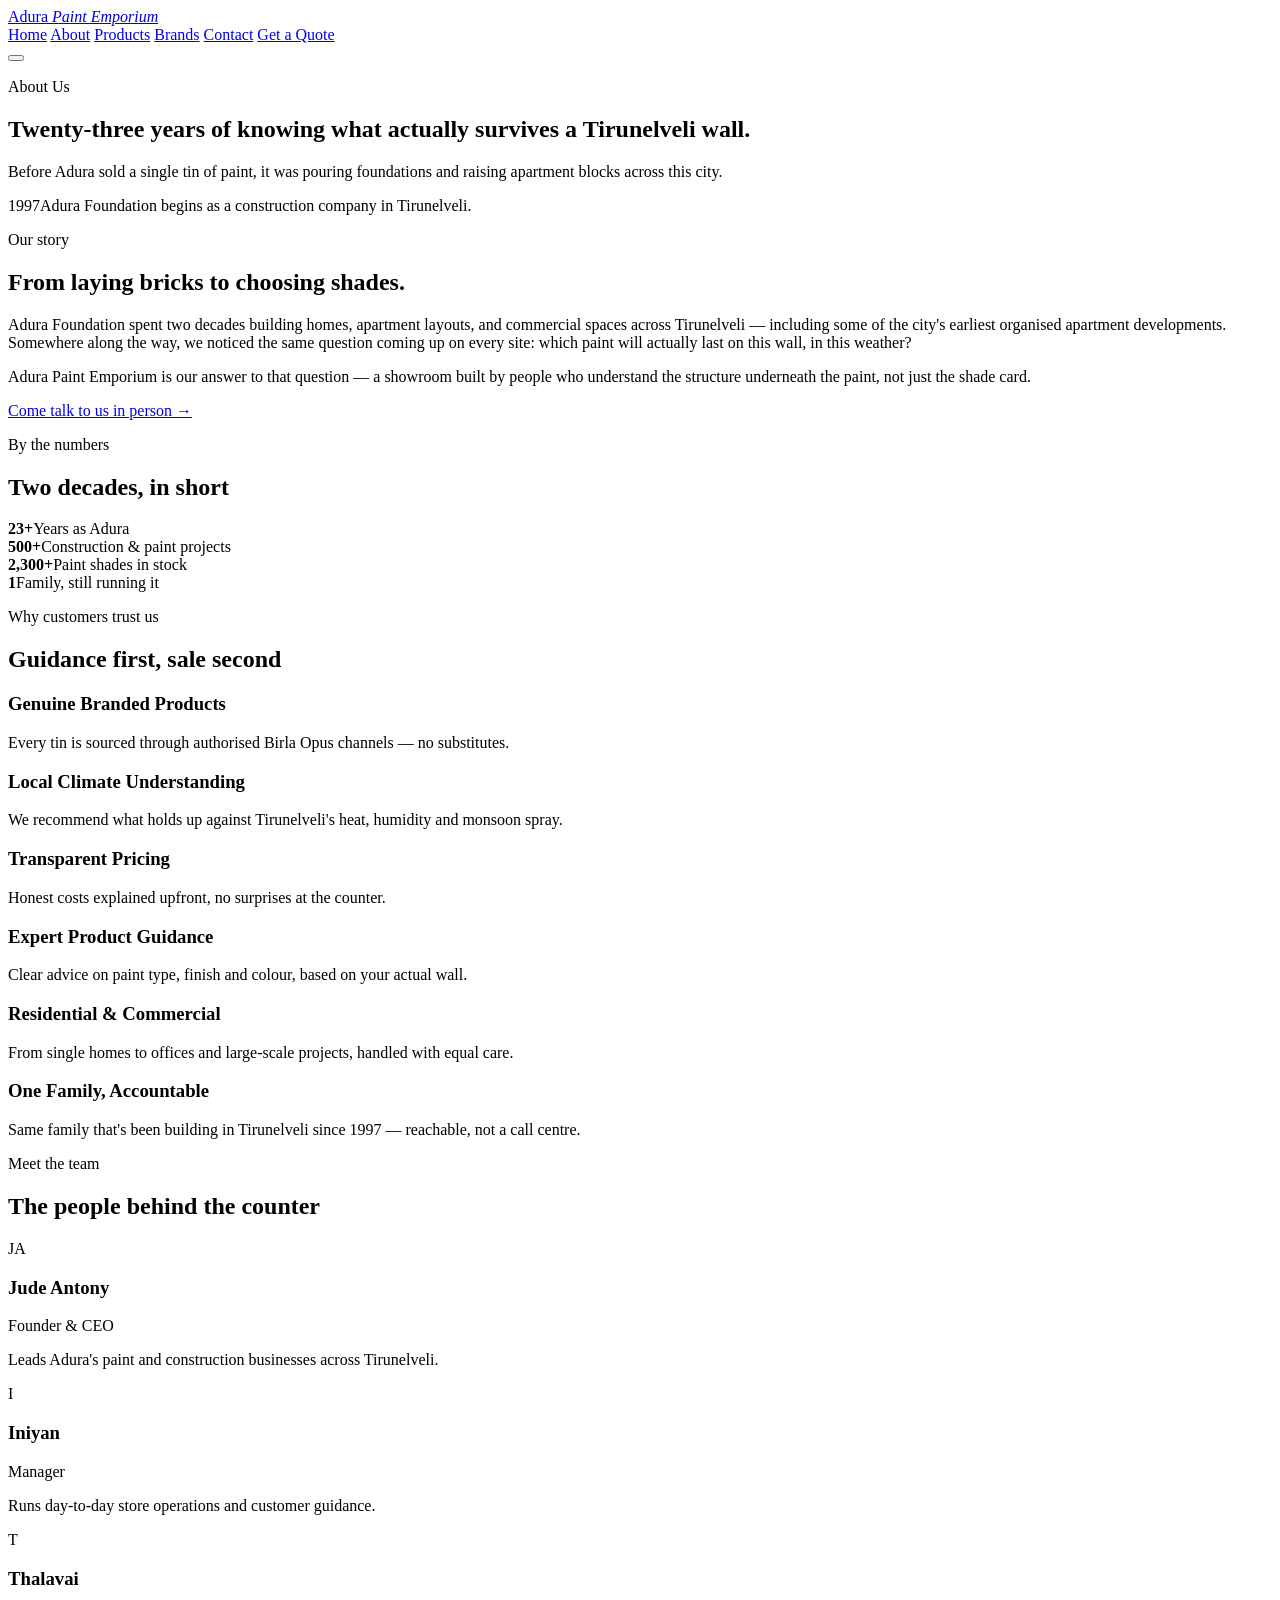
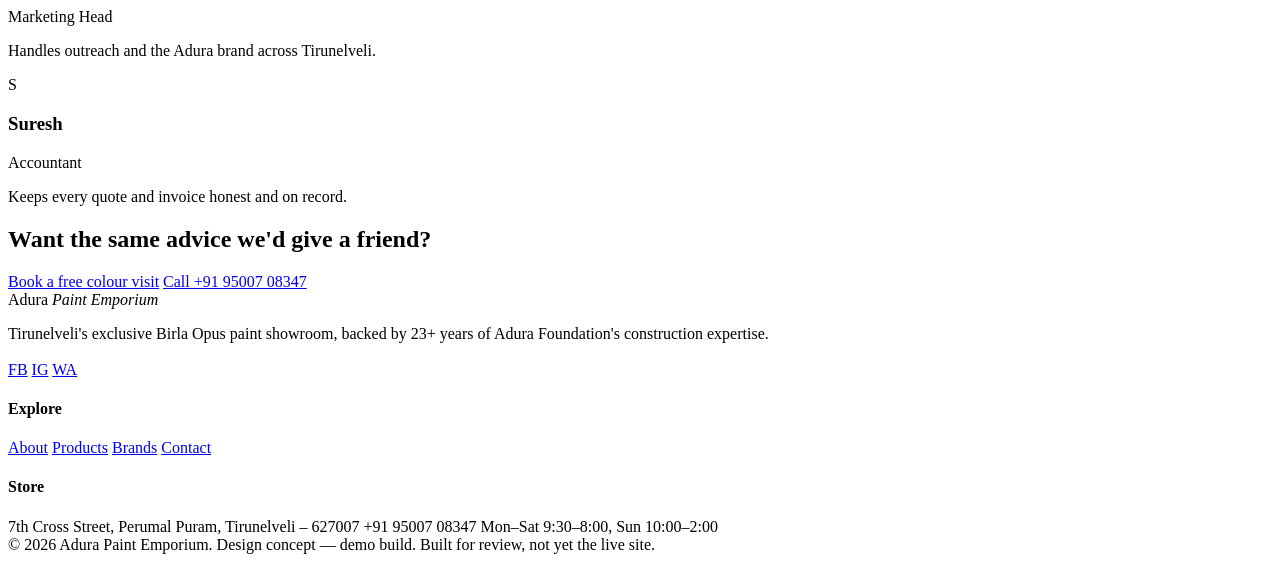
==== about.html @ 3fc2308c "Add files via upload" ====
<!DOCTYPE html>
<html lang="en">
<head>
<meta charset="UTF-8">
<meta name="viewport" content="width=device-width, initial-scale=1.0">
<title>About Us | Adura Paint Emporium — 23+ Years in Tirunelveli</title>
<meta name="description" content="Adura Paint Emporium grew out of Adura Foundation's 23+ years of construction expertise in Tirunelveli. Meet the team and our story.">
<link rel="preconnect" href="https://fonts.googleapis.com">
<link rel="preconnect" href="https://fonts.gstatic.com" crossorigin>
<link href="https://fonts.googleapis.com/css2?family=Fraunces:ital,opsz,wght@0,9..144,400;0,9..144,500;0,9..144,600;0,9..144,700;1,9..144,500&family=Inter:wght@400;500;600;700;800&family=IBM+Plex+Mono:wght@400;500&display=swap" rel="stylesheet">
<link rel="stylesheet" href="assets/style.css">
</head>
<body>
<header class="nav" id="nav">
  <div class="wrap nav-inner">
    <a href="index.html" class="brand">
      <span class="brand-mark" aria-hidden="true"><span class="d1"></span><span class="d2"></span><span class="d3"></span><span class="d4"></span></span>
      <span class="brand-text">Adura <em>Paint Emporium</em></span>
    </a>
    <nav class="nav-links" id="nav-links">
      <a href="index.html">Home</a>
      <a href="about.html" class="active">About</a>
      <a href="products.html">Products</a>
      <a href="brands.html">Brands</a>
      <a href="contact.html">Contact</a>
      <a href="contact.html" class="nav-cta">Get a Quote</a>
    </nav>
    <button class="nav-toggle" id="nav-toggle" aria-label="Toggle menu"><span></span><span></span><span></span></button>
  </div>
</header>

<section class="page-header">
  <div class="wrap">
    <p class="crumb">About Us</p>
    <h1>Twenty-three years of knowing what actually survives a Tirunelveli wall.</h1>
    <p>Before Adura sold a single tin of paint, it was pouring foundations and raising apartment blocks across this city.</p>
  </div>
</section>

<section class="section about">
  <div class="wrap about-grid">
    <div class="about-media">
      <div class="about-photo"></div>
      <div class="about-tag"><span class="tag-num">1997</span><span>Adura Foundation begins as a construction company in Tirunelveli.</span></div>
    </div>
    <div class="about-copy">
      <p class="eyebrow">Our story</p>
      <h2>From laying bricks to choosing shades.</h2>
      <p>Adura Foundation spent two decades building homes, apartment layouts, and commercial spaces across Tirunelveli — including some of the city's earliest organised apartment developments. Somewhere along the way, we noticed the same question coming up on every site: which paint will actually last on this wall, in this weather?</p>
      <p>Adura Paint Emporium is our answer to that question — a showroom built by people who understand the structure underneath the paint, not just the shade card.</p>
      <a href="contact.html" class="link-arrow">Come talk to us in person →</a>
    </div>
  </div>
</section>

<section class="section alt">
  <div class="wrap">
    <p class="eyebrow center">By the numbers</p>
    <h2 class="center">Two decades, in short</h2>
    <div class="milestones">
      <div class="milestone"><strong>23+</strong><span>Years as Adura</span></div>
      <div class="milestone"><strong>500+</strong><span>Construction &amp; paint projects</span></div>
      <div class="milestone"><strong>2,300+</strong><span>Paint shades in stock</span></div>
      <div class="milestone"><strong>1</strong><span>Family, still running it</span></div>
    </div>
  </div>
</section>

<section class="section">
  <div class="wrap">
    <p class="eyebrow center">Why customers trust us</p>
    <h2 class="center">Guidance first, sale second</h2>
    <div class="service-grid">
      <div class="service-card"><div class="service-swatch" style="background:var(--blue)"></div><h3>Genuine Branded Products</h3><p>Every tin is sourced through authorised Birla Opus channels — no substitutes.</p></div>
      <div class="service-card"><div class="service-swatch" style="background:var(--green)"></div><h3>Local Climate Understanding</h3><p>We recommend what holds up against Tirunelveli's heat, humidity and monsoon spray.</p></div>
      <div class="service-card"><div class="service-swatch" style="background:var(--gold)"></div><h3>Transparent Pricing</h3><p>Honest costs explained upfront, no surprises at the counter.</p></div>
      <div class="service-card"><div class="service-swatch" style="background:var(--orange)"></div><h3>Expert Product Guidance</h3><p>Clear advice on paint type, finish and colour, based on your actual wall.</p></div>
      <div class="service-card"><div class="service-swatch" style="background:#8A6D3B"></div><h3>Residential &amp; Commercial</h3><p>From single homes to offices and large-scale projects, handled with equal care.</p></div>
      <div class="service-card"><div class="service-swatch" style="background:#9C9C94"></div><h3>One Family, Accountable</h3><p>Same family that's been building in Tirunelveli since 1997 — reachable, not a call centre.</p></div>
    </div>
  </div>
</section>

<section class="section alt">
  <div class="wrap">
    <p class="eyebrow center">Meet the team</p>
    <h2 class="center">The people behind the counter</h2>
    <div class="team-grid">
      <div class="team-card"><div class="team-photo">JA</div><h3>Jude Antony</h3><span>Founder &amp; CEO</span><p>Leads Adura's paint and construction businesses across Tirunelveli.</p></div>
      <div class="team-card"><div class="team-photo">I</div><h3>Iniyan</h3><span>Manager</span><p>Runs day-to-day store operations and customer guidance.</p></div>
      <div class="team-card"><div class="team-photo">T</div><h3>Thalavai</h3><span>Marketing Head</span><p>Handles outreach and the Adura brand across Tirunelveli.</p></div>
      <div class="team-card"><div class="team-photo">S</div><h3>Suresh</h3><span>Accountant</span><p>Keeps every quote and invoice honest and on record.</p></div>
    </div>
  </div>
</section>

<section class="cta-band">
  <div class="wrap">
    <h2>Want the same advice we'd give a friend?</h2>
    <div class="cta-actions">
      <a href="contact.html" class="btn btn-primary">Book a free colour visit</a>
      <a href="tel:+919500708347" class="btn btn-ghost on-dark">Call +91 95007 08347</a>
    </div>
  </div>
</section>
<footer class="footer">
  <div class="wrap footer-inner">
    <div>
      <span class="brand-text light">Adura <em>Paint Emporium</em></span>
      <p>Tirunelveli's exclusive Birla Opus paint showroom, backed by 23+ years of Adura Foundation's construction expertise.</p>
      <div class="contact-socials" style="margin-top:18px;">
        <a href="#" aria-label="Facebook">FB</a>
        <a href="#" aria-label="Instagram">IG</a>
        <a href="#" aria-label="WhatsApp">WA</a>
      </div>
    </div>
    <div class="footer-cols">
      <div>
        <h4>Explore</h4>
        <a href="about.html">About</a>
        <a href="products.html">Products</a>
        <a href="brands.html">Brands</a>
        <a href="contact.html">Contact</a>
      </div>
      <div>
        <h4>Store</h4>
        <span>7th Cross Street, Perumal Puram, Tirunelveli – 627007</span>
        <span>+91 95007 08347</span>
        <span>Mon–Sat 9:30–8:00, Sun 10:00–2:00</span>
      </div>
    </div>
  </div>
  <div class="wrap footer-bottom">
    <span>© 2026 Adura Paint Emporium. Design concept — demo build.</span>
    <span>Built for review, not yet the live site.</span>
  </div>
</footer>
<script src="assets/script.js"></script>
</body>
</html>
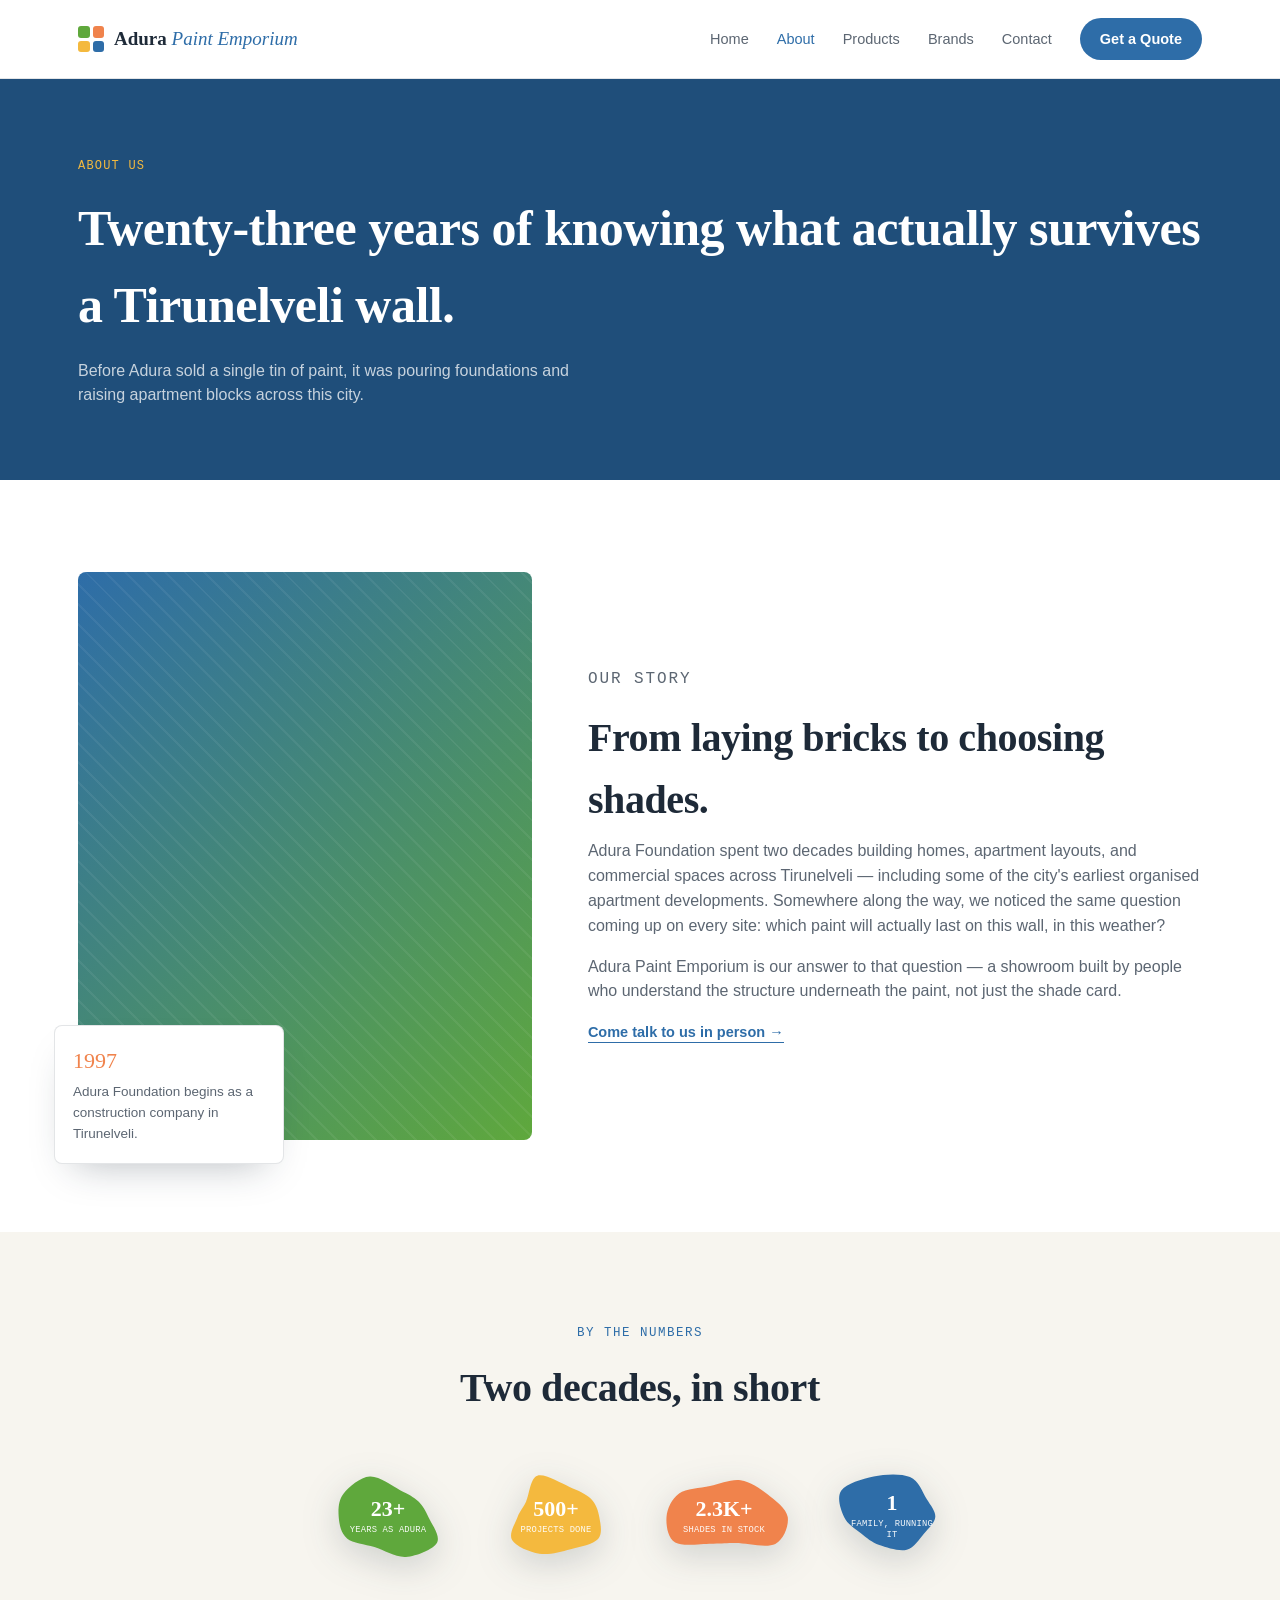
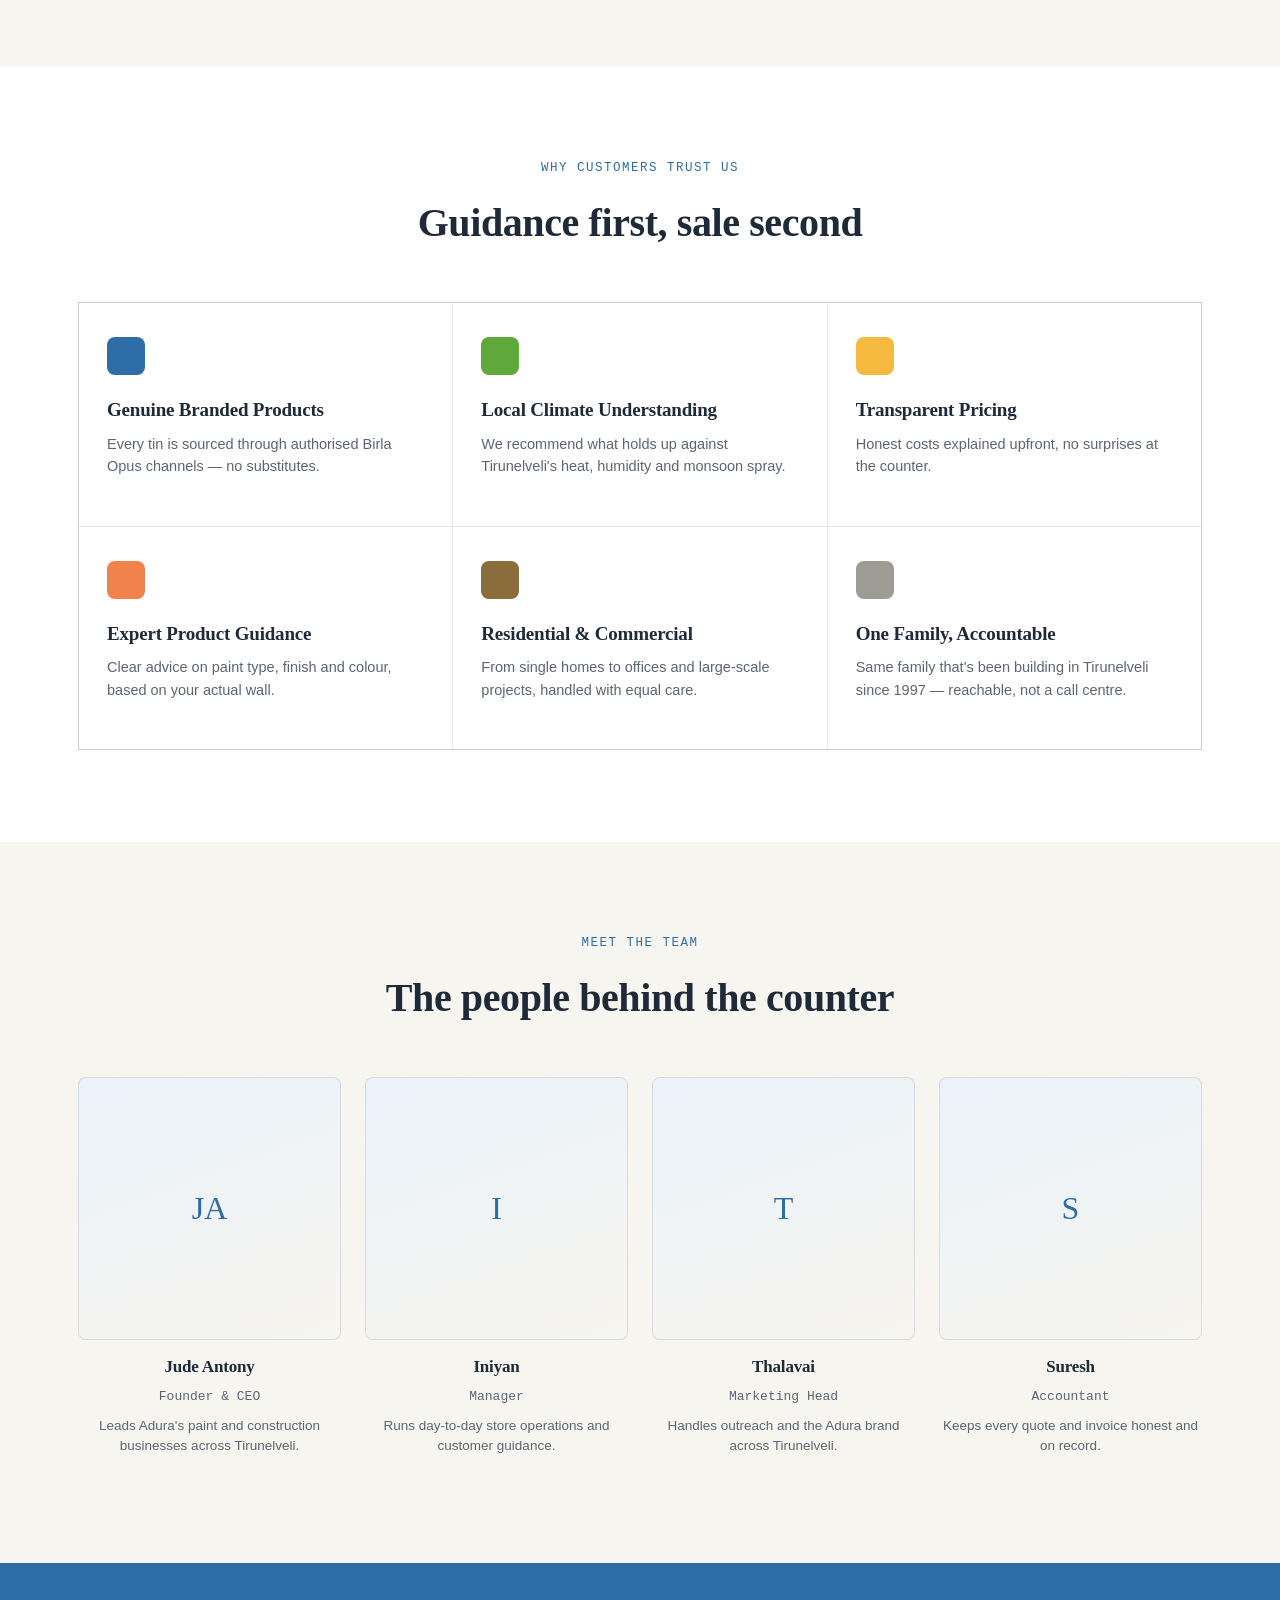
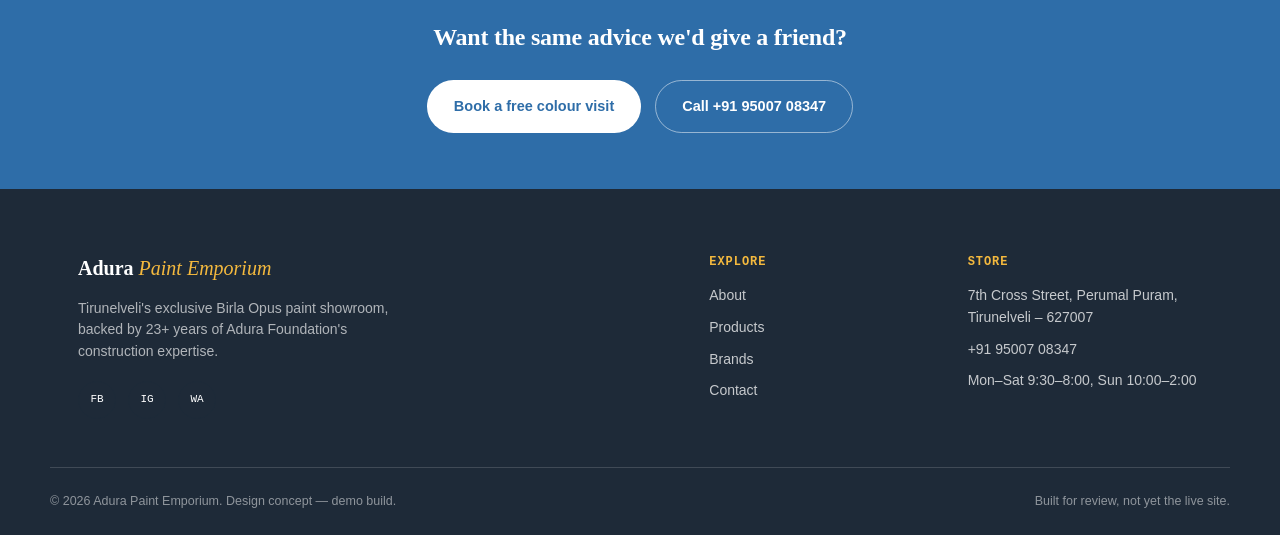
==== commit 66527c69: "Update about.html" ====
--- a/about.html
+++ b/about.html
@@ -57,11 +57,23 @@
   <div class="wrap">
     <p class="eyebrow center">By the numbers</p>
     <h2 class="center">Two decades, in short</h2>
-    <div class="milestones">
-      <div class="milestone"><strong>23+</strong><span>Years as Adura</span></div>
-      <div class="milestone"><strong>500+</strong><span>Construction &amp; paint projects</span></div>
-      <div class="milestone"><strong>2,300+</strong><span>Paint shades in stock</span></div>
-      <div class="milestone"><strong>1</strong><span>Family, still running it</span></div>
+    <div class="splash-row" style="justify-content:center; margin-top:40px;">
+      <div class="splash-badge sm">
+        <svg class="splash-shape" viewBox="0 0 200 160" style="fill:var(--green)"><path d="M 155.7,80.0 C 160.0,89.5 172.8,106.2 167.6,115.4 C 162.5,124.6 139.2,134.0 124.8,135.0 C 110.4,136.0 94.9,125.6 81.3,121.4 C 67.8,117.1 51.7,116.4 43.5,109.5 C 35.3,102.7 32.8,90.3 32.0,80.0 C 31.2,69.7 31.4,57.1 38.6,47.9 C 45.7,38.6 61.8,25.1 74.9,24.3 C 87.9,23.5 105.6,37.3 116.7,43.0 C 127.8,48.6 135.2,52.0 141.7,58.2 C 148.2,64.4 151.3,70.5 155.7,80.0 Z"/></svg>
+        <div class="splash-content"><strong class="count" data-target="23" data-suffix="+" data-decimals="0">0+</strong><span>Years as Adura</span></div>
+      </div>
+      <div class="splash-badge sm">
+        <svg class="splash-shape" viewBox="0 0 200 160" style="fill:var(--gold)"><path d="M 159.7,80.0 C 161.4,89.3 164.6,103.0 158.0,110.4 C 151.4,117.8 133.5,121.0 120.1,124.4 C 106.6,127.8 90.6,132.8 77.1,130.7 C 63.7,128.6 44.4,120.2 39.4,111.7 C 34.4,103.3 43.8,88.9 47.0,80.0 C 50.3,71.1 54.3,68.0 58.8,58.5 C 63.3,49.0 64.3,26.3 74.3,23.0 C 84.3,19.7 106.4,33.2 118.7,38.5 C 131.0,43.8 141.4,47.9 148.2,54.8 C 155.0,61.7 158.1,70.7 159.7,80.0 Z"/></svg>
+        <div class="splash-content"><strong class="count" data-target="500" data-suffix="+" data-decimals="0">0+</strong><span>Projects Done</span></div>
+      </div>
+      <div class="splash-badge sm">
+        <svg class="splash-shape" viewBox="0 0 200 160" style="fill:var(--orange)"><path d="M 187.9,80.0 C 189.7,91.4 182.8,111.0 170.8,117.1 C 158.9,123.1 130.8,116.1 116.3,116.0 C 101.7,116.0 97.3,116.9 83.4,116.8 C 69.5,116.7 43.2,121.3 32.7,115.2 C 22.3,109.1 19.9,91.3 20.7,80.0 C 21.6,68.7 28.0,54.7 38.0,47.6 C 48.0,40.4 66.5,40.3 80.7,37.2 C 94.8,34.2 109.7,27.3 122.9,29.2 C 136.1,31.1 149.2,40.1 160.0,48.6 C 170.8,57.1 186.1,68.6 187.9,80.0 Z"/></svg>
+        <div class="splash-content"><strong class="count" data-target="2.3" data-suffix="K+" data-decimals="1">0K+</strong><span>Shades in Stock</span></div>
+      </div>
+      <div class="splash-badge sm">
+        <svg class="splash-shape" viewBox="0 0 200 160" style="fill:var(--blue)"><path d="M 159.7,80.0 C 159.0,88.0 150.6,95.5 144.0,103.0 C 137.5,110.6 130.6,122.5 120.4,125.1 C 110.1,127.7 93.1,122.5 82.5,118.7 C 72.0,114.9 65.2,108.9 57.1,102.4 C 49.0,96.0 38.4,89.8 33.9,80.0 C 29.4,70.2 23.3,52.8 30.1,43.4 C 36.9,34.1 58.9,27.1 74.7,24.0 C 90.5,20.9 112.7,19.8 124.8,24.9 C 137.0,30.1 142.0,45.8 147.8,55.0 C 153.6,64.2 160.3,72.0 159.7,80.0 Z"/></svg>
+        <div class="splash-content"><strong class="count" data-target="1" data-suffix="" data-decimals="0">0</strong><span>Family, Running It</span></div>
+      </div>
     </div>
   </div>
 </section>
--- a/assets/style.css
+++ b/assets/style.css
@@ -0,0 +1,322 @@
+/* ===========================================================
+   Adura Paint Emporium — Redesign (brand-matched)
+   Palette sampled from the live site's logo + buttons:
+   blue #2E6DA8 · deep blue #1F4E7A · green #5FA83C
+   orange #F0834C · gold #F4B93E · ink #1E2A38
+=========================================================== */
+
+:root{
+  --canvas:#FFFFFF;
+  --canvas-alt:#F7F5EF;
+  --ink:#1E2A38;
+  --ink-soft:#5C6672;
+  --blue:#2E6DA8;
+  --blue-deep:#1F4E7A;
+  --blue-tint:#EAF2FA;
+  --green:#5FA83C;
+  --orange:#F0834C;
+  --gold:#F4B93E;
+  --line: rgba(30,42,56,0.12);
+  --radius: 6px;
+  --shadow: 0 18px 40px -20px rgba(30,42,56,0.35);
+  --serif: 'Fraunces', Georgia, serif;
+  --sans: 'Inter', -apple-system, BlinkMacSystemFont, sans-serif;
+  --mono: 'IBM Plex Mono', monospace;
+}
+
+*{box-sizing:border-box;}
+html{scroll-behavior:smooth;}
+html,body{overflow-x:hidden; max-width:100%;}
+@media (prefers-reduced-motion: reduce){
+  html{scroll-behavior:auto;}
+  *{animation-duration:0.001ms !important; transition-duration:0.001ms !important;}
+}
+
+body{
+  margin:0;
+  background:var(--canvas);
+  color:var(--ink);
+  font-family:var(--sans);
+  font-size:16px;
+  line-height:1.55;
+  -webkit-font-smoothing:antialiased;
+}
+
+.wrap{max-width:1180px; margin:0 auto; padding:0 28px;}
+a{color:inherit; text-decoration:none;}
+:focus-visible{outline:2px solid var(--blue); outline-offset:3px;}
+img{max-width:100%; display:block;}
+
+h1,h2,h3{font-family:var(--serif); font-weight:600; margin:0; letter-spacing:-0.01em;}
+.ital{font-style:italic; font-weight:500; color:var(--orange);}
+
+.eyebrow{
+  font-family:var(--mono); font-size:12.5px; text-transform:uppercase;
+  letter-spacing:0.12em; color:var(--blue); margin:0 0 14px;
+}
+.eyebrow.light{color:var(--gold);}
+.eyebrow.center, h2.center, p.center{text-align:center;}
+h2.light, .section.dark p{color:var(--canvas);}
+
+/* ---------- NAV ---------- */
+.nav{position:sticky; top:0; z-index:50; background:rgba(255,255,255,0.92); backdrop-filter:blur(10px); border-bottom:1px solid var(--line);}
+.nav-inner{display:flex; align-items:center; justify-content:space-between; height:78px;}
+.brand{display:flex; align-items:center; gap:10px;}
+.brand-mark{display:grid; grid-template-columns:1fr 1fr; gap:3px; width:26px; height:26px;}
+.brand-mark span{border-radius:3px;}
+.brand-mark .d1{background:var(--green);}
+.brand-mark .d2{background:var(--orange);}
+.brand-mark .d3{background:var(--gold);}
+.brand-mark .d4{background:var(--blue);}
+.brand-text{font-family:var(--serif); font-size:19px; font-weight:600; color:var(--ink);}
+.brand-text em{font-style:italic; font-weight:500; color:var(--blue);}
+.brand-text.light{color:var(--canvas); font-size:20px;}
+.brand-text.light em{color:var(--gold);}
+
+.nav-links{display:flex; align-items:center; gap:28px; z-index:5;}
+.nav-links a{font-size:14.5px; font-weight:500; color:var(--ink-soft);}
+.nav-links a:hover, .nav-links a.active{color:var(--blue);}
+.nav-cta{background:var(--blue); color:#fff !important; padding:10px 20px; border-radius:999px; font-weight:600 !important;}
+.nav-cta:hover{background:var(--blue-deep);}
+.nav-toggle{display:none; flex-direction:column; gap:5px; background:none; border:0; cursor:pointer; padding:8px;}
+.nav-toggle span{width:22px; height:2px; background:var(--ink);}
+
+/* ---------- BUTTONS ---------- */
+.btn{display:inline-flex; align-items:center; justify-content:center; padding:14px 26px; border-radius:999px; font-weight:600; font-size:14.5px; border:1px solid transparent; cursor:pointer; transition:transform .15s ease, background .2s ease;}
+.btn-primary{background:var(--orange); color:#fff;}
+.btn-primary:hover{background:#DB6E37; transform:translateY(-1px);}
+.btn-blue{background:var(--blue); color:#fff;}
+.btn-blue:hover{background:var(--blue-deep);}
+.btn-ghost{border-color:var(--ink); color:var(--ink);}
+.btn-ghost:hover{background:var(--ink); color:#fff;}
+.btn-ghost.on-dark{border-color:rgba(255,255,255,0.5); color:#fff;}
+.btn-ghost.on-dark:hover{background:#fff; color:var(--ink);}
+.btn.full{width:100%;}
+
+/* ---------- PAGE HEADER (inner pages) ---------- */
+.page-header{background:var(--blue-deep); color:#fff; padding:64px 0 56px; position:relative; overflow:hidden;}
+.page-header .wrap{position:relative; z-index:2;}
+.page-header h1{font-size:clamp(32px,4.4vw,50px); color:#fff;}
+.page-header p{color:rgba(255,255,255,0.75); max-width:520px; margin-top:14px; font-size:16px;}
+.page-header .crumb{font-family:var(--mono); font-size:12px; color:var(--gold); text-transform:uppercase; letter-spacing:0.1em; margin-bottom:14px;}
+.ph-dot{position:absolute; border-radius:50%; opacity:0.5;}
+
+/* ---------- HERO (home) ---------- */
+.hero{padding:72px 0 40px; overflow:hidden;}
+.hero-grid{display:grid; grid-template-columns:1.1fr 0.9fr; gap:40px; align-items:center;}
+.hero-copy h1{font-size:clamp(38px,5.2vw,62px); line-height:1.05;}
+.hero-sub{font-size:17px; color:var(--ink-soft); max-width:440px; margin:22px 0 30px;}
+.hero-actions{display:flex; gap:14px; flex-wrap:wrap; margin-bottom:44px;}
+.hero-stats{display:flex; gap:36px; border-top:1px solid var(--line); padding-top:24px; flex-wrap:wrap;}
+.hero-stats strong{display:block; font-family:var(--serif); font-size:26px;}
+.hero-stats span{font-size:12px; color:var(--ink-soft); font-family:var(--mono);}
+
+.hero-swatches{position:relative; height:420px;}
+.swatch-fan{position:relative; width:100%; height:100%;}
+.swatch{position:absolute; width:150px; height:230px; border-radius:8px 8px 4px 4px; box-shadow:var(--shadow); display:flex; flex-direction:column; justify-content:flex-end; padding:16px; transition:transform .35s cubic-bezier(.2,.8,.2,1), box-shadow .35s ease; transform-origin:bottom center; border:1px solid rgba(0,0,0,0.06);}
+.swatch:hover{transform:translateY(-18px) rotate(0deg) !important; z-index:10; box-shadow:0 26px 50px -18px rgba(0,0,0,0.4);}
+.sw-code{font-family:var(--mono); font-size:11px; color:rgba(255,255,255,0.75);}
+.sw-name{font-family:var(--serif); font-size:16px; color:#fff; font-weight:600; margin-top:2px;}
+.sw-1{background:var(--green); left:0%;  top:30px;  transform:rotate(-14deg); z-index:1;}
+.sw-2{background:var(--blue); left:16%; top:10px;  transform:rotate(-6deg);  z-index:2;}
+.sw-3{background:var(--gold); left:32%; top:0px;   transform:rotate(2deg);   z-index:3;}
+.sw-3 .sw-code, .sw-3 .sw-name{color:var(--ink);}
+.sw-4{background:var(--orange); left:48%; top:14px;  transform:rotate(9deg);   z-index:2;}
+.sw-5{background:#F4EFE4; left:63%; top:36px;  transform:rotate(16deg);  z-index:1; border:1px solid rgba(0,0,0,0.12);}
+.sw-5 .sw-code, .sw-5 .sw-name{color:var(--ink);}
+
+/* ---------- TRUST STRIP ---------- */
+.trust-strip{background:var(--ink); color:#fff; padding:14px 0;}
+.trust-inner{display:flex; justify-content:center; gap:16px; flex-wrap:wrap; font-family:var(--mono); font-size:12px; letter-spacing:0.04em; text-transform:uppercase;}
+.dot-sep{color:var(--gold);}
+
+/* ---------- SECTION ---------- */
+.section{padding:92px 0;}
+.section.dark{background:var(--ink); color:#fff;}
+.section.alt{background:var(--canvas-alt);}
+.section.blue{background:var(--blue-deep); color:#fff;}
+.section h2{font-size:clamp(28px,3.4vw,40px); margin-bottom:8px;}
+.section-intro{max-width:600px; margin:0 auto 8px; text-align:center; color:var(--ink-soft);}
+.section.dark .section-intro, .section.blue .section-intro{color:rgba(255,255,255,0.7);}
+
+/* ---------- ABOUT ---------- */
+.about-grid{display:grid; grid-template-columns:0.85fr 1.15fr; gap:56px; align-items:center;}
+.about-media{position:relative;}
+.about-photo{width:100%; aspect-ratio:4/5; border-radius:8px; background:linear-gradient(135deg, var(--blue), var(--green)); position:relative; overflow:hidden;}
+.about-photo::after{content:""; position:absolute; inset:0; background:repeating-linear-gradient(45deg, rgba(255,255,255,0.06) 0 2px, transparent 2px 14px);}
+.about-tag{position:absolute; left:-24px; bottom:-24px; background:var(--canvas); border:1px solid var(--line); border-radius:8px; padding:18px; width:230px; box-shadow:var(--shadow); font-size:13.5px; color:var(--ink-soft);}
+.tag-num{display:block; font-family:var(--serif); font-size:22px; color:var(--orange); margin-bottom:4px;}
+.about-copy p{color:var(--ink-soft); font-size:16px; margin:0 0 16px;}
+.about-points{list-style:none; margin:22px 0; padding:0; display:grid; gap:12px;}
+.about-points li{padding-left:20px; position:relative; font-size:15px; color:var(--ink-soft);}
+.about-points li::before{content:"—"; position:absolute; left:0; color:var(--blue);}
+.link-arrow{font-weight:600; font-size:14.5px; color:var(--blue); border-bottom:1px solid currentColor; padding-bottom:2px;}
+
+/* ---------- MILESTONES (about page) ---------- */
+.milestones{display:grid; grid-template-columns:repeat(4,1fr); gap:1px; background:var(--line); border:1px solid var(--line); margin-top:20px;}
+.milestone{background:var(--canvas); padding:28px 24px;}
+.milestone strong{display:block; font-family:var(--serif); font-size:30px; color:var(--blue);}
+.milestone span{font-size:13px; color:var(--ink-soft);}
+
+/* ---------- TEAM ---------- */
+.team-grid{display:grid; grid-template-columns:repeat(4,1fr); gap:24px; margin-top:48px;}
+.team-card{text-align:center;}
+.team-photo{aspect-ratio:1; border-radius:8px; margin-bottom:14px; background:linear-gradient(160deg, var(--blue-tint), var(--canvas-alt)); border:1px solid var(--line); display:flex; align-items:center; justify-content:center; font-family:var(--serif); font-size:32px; color:var(--blue);}
+.team-card h3{font-size:17px; margin-bottom:2px;}
+.team-card span{font-size:13px; color:var(--ink-soft); font-family:var(--mono);}
+.team-card p{font-size:13.5px; color:var(--ink-soft); margin-top:8px;}
+
+/* ---------- SERVICES / PRODUCTS ---------- */
+.service-grid{display:grid; grid-template-columns:repeat(3,1fr); gap:1px; background:var(--line); margin-top:48px; border:1px solid var(--line);}
+.service-card{background:var(--canvas); padding:34px 28px; transition:background .2s ease;}
+.service-card:hover{background:var(--blue-tint);}
+.service-swatch{width:38px; height:38px; border-radius:8px; margin-bottom:20px;}
+.service-card h3{font-size:19px; margin-bottom:8px;}
+.service-card p{font-size:14.5px; color:var(--ink-soft); margin:0 0 14px;}
+.service-card .link-arrow{font-size:13px;}
+
+.product-detail{display:grid; grid-template-columns:1fr 1fr; gap:56px; align-items:center; padding:80px 0; border-bottom:1px solid var(--line);}
+.product-detail:nth-child(even) .pd-media{order:2;}
+.pd-media{aspect-ratio:5/4; border-radius:8px;}
+.pd-copy .eyebrow{margin-bottom:10px;}
+.pd-copy h3{font-size:26px; margin-bottom:14px;}
+.pd-copy p{color:var(--ink-soft); font-size:15px; margin-bottom:18px;}
+.pd-list{list-style:none; padding:0; margin:0 0 20px; display:grid; gap:8px;}
+.pd-list li{font-size:14px; color:var(--ink-soft); padding-left:20px; position:relative;}
+.pd-list li::before{content:"✓"; position:absolute; left:0; color:var(--green); font-weight:700;}
+
+/* ---------- BRANDS ---------- */
+.brand-row{display:grid; grid-template-columns:repeat(3,1fr); gap:24px; margin-top:48px;}
+.brand-card{border:1px solid var(--line); border-radius:8px; padding:32px; background:var(--canvas); text-align:center;}
+.brand-card.featured{background:var(--blue-deep); color:#fff; border-color:var(--blue-deep); transform:translateY(-10px);}
+.brand-card.featured p{color:rgba(255,255,255,0.75);}
+.brand-tier{font-family:var(--mono); font-size:11.5px; letter-spacing:0.1em; text-transform:uppercase; color:var(--orange);}
+.brand-card.featured .brand-tier{color:var(--gold);}
+.brand-card h3{font-size:28px; margin:10px 0;}
+.brand-card p{font-size:14.5px; color:var(--ink-soft); margin:0;}
+
+.brand-row-2{display:grid; grid-template-columns:1fr 1fr; gap:24px; margin-top:24px;}
+.brand-wide{border:1px solid var(--line); border-radius:8px; padding:32px; display:flex; gap:20px; align-items:flex-start;}
+.brand-wide .bw-icon{width:52px; height:52px; border-radius:8px; flex:none;}
+.brand-wide h3{font-size:19px; margin-bottom:6px;}
+.brand-wide p{font-size:14px; color:var(--ink-soft); margin:0;}
+
+/* ---------- PROCESS ---------- */
+.process-row{display:grid; grid-template-columns:repeat(4,1fr); gap:28px; margin-top:52px;}
+.process-step{border-top:2px solid var(--gold); padding-top:18px;}
+.p-index{display:block; font-family:var(--serif); font-size:19px; margin-bottom:10px; color:#fff;}
+.process-step p{font-size:14px; color:rgba(255,255,255,0.7); margin:0;}
+
+/* ---------- REVIEWS ---------- */
+.review-grid{display:grid; grid-template-columns:repeat(3,1fr); gap:24px; margin-top:48px;}
+.review-card{border:1px solid var(--line); border-radius:8px; padding:28px; background:var(--canvas-alt);}
+.review-card p{font-size:15px; color:var(--ink); margin:0 0 18px; font-family:var(--serif); font-style:italic; line-height:1.5;}
+.review-name{font-family:var(--mono); font-size:12px; color:var(--ink-soft); text-transform:uppercase; letter-spacing:0.04em;}
+.review-note{text-align:center; font-size:12.5px; color:var(--ink-soft); margin-top:28px; font-style:italic;}
+
+/* ---------- FAQ ---------- */
+.faq-list{max-width:760px; margin:48px auto 0; display:grid; gap:1px; background:var(--line); border:1px solid var(--line); border-radius:8px; overflow:hidden;}
+.faq-item{background:var(--canvas); padding:22px 26px;}
+.faq-item summary{cursor:pointer; font-weight:600; font-size:15.5px; list-style:none; display:flex; justify-content:space-between; align-items:center;}
+.faq-item summary::-webkit-details-marker{display:none;}
+.faq-item summary::after{content:"+"; font-family:var(--serif); font-size:22px; color:var(--blue);}
+.faq-item[open] summary::after{content:"–";}
+.faq-item p{margin:14px 0 0; font-size:14.5px; color:var(--ink-soft);}
+
+/* ---------- CONTACT ---------- */
+.contact-grid{display:grid; grid-template-columns:1fr 1fr; gap:56px;}
+.contact-list{list-style:none; padding:0; margin:26px 0; display:grid; gap:18px;}
+.contact-list li{display:flex; flex-direction:column; gap:4px; border-bottom:1px solid var(--line); padding-bottom:14px;}
+.c-label{font-family:var(--mono); font-size:11px; text-transform:uppercase; letter-spacing:0.08em; color:var(--orange);}
+.contact-list a:hover{color:var(--blue);}
+.contact-socials{display:flex; gap:12px;}
+.contact-socials a{width:38px; height:38px; border:1px solid var(--line); border-radius:50%; display:flex; align-items:center; justify-content:center; font-size:11px; font-family:var(--mono);}
+.contact-socials a:hover{background:var(--blue); color:#fff; border-color:var(--blue);}
+
+.contact-form{background:var(--canvas-alt); border:1px solid var(--line); border-radius:8px; padding:32px; display:grid; gap:18px;}
+.contact-form label{font-size:13px; font-weight:600; display:grid; gap:8px;}
+.contact-form input, .contact-form textarea{font-family:var(--sans); font-size:15px; padding:12px 14px; border:1px solid var(--line); border-radius:6px; background:var(--canvas); color:var(--ink);}
+.contact-form input:focus, .contact-form textarea:focus{border-color:var(--blue);}
+.form-success{font-size:13.5px; color:var(--green); text-align:center;}
+
+.map-embed{width:100%; aspect-ratio:16/9; border-radius:8px; border:1px solid var(--line); overflow:hidden;}
+.map-embed iframe{width:100%; height:100%; border:0;}
+
+/* ---------- CTA BAND ---------- */
+.cta-band{background:var(--blue); color:#fff; padding:56px 0; text-align:center;}
+.cta-band h2{color:#fff; margin-bottom:18px;}
+.cta-band .btn-primary{background:#fff; color:var(--blue);}
+.cta-band .btn-primary:hover{background:var(--gold); color:var(--ink);}
+.cta-actions{display:flex; gap:14px; justify-content:center; flex-wrap:wrap; margin-top:24px;}
+
+/* ---------- FOOTER ---------- */
+.footer{background:var(--ink); color:#fff; padding:64px 0 0;}
+.footer-inner{display:grid; grid-template-columns:1.2fr 1fr; gap:40px; padding-bottom:48px; border-bottom:1px solid rgba(255,255,255,0.15);}
+.footer-inner p{color:rgba(255,255,255,0.65); font-size:14px; margin-top:14px; max-width:340px;}
+.footer-cols{display:grid; grid-template-columns:1fr 1fr; gap:24px;}
+.footer-cols h4{font-family:var(--mono); font-size:12px; text-transform:uppercase; letter-spacing:0.08em; color:var(--gold); margin:0 0 14px;}
+.footer-cols a, .footer-cols span{display:block; font-size:14px; color:rgba(255,255,255,0.75); margin-bottom:10px;}
+.footer-bottom{padding:24px 0; font-size:12.5px; color:rgba(255,255,255,0.5); display:flex; justify-content:space-between; flex-wrap:wrap; gap:8px;}
+
+/* ---------- PAINT SPLASH STAT BADGES ---------- */
+.splash-row{display:flex; gap:18px; flex-wrap:wrap;}
+.splash-badge{position:relative; width:172px; height:132px; flex:none;}
+.splash-shape{position:absolute; inset:0; width:100%; height:100%; filter:drop-shadow(0 10px 18px rgba(30,42,56,0.18));}
+.splash-content{position:relative; z-index:1; width:100%; height:100%; display:flex; flex-direction:column; align-items:center; justify-content:center; text-align:center; color:#fff; padding:0 34px;}
+.splash-content strong{font-family:var(--serif); font-size:28px; line-height:1; display:block; margin-bottom:5px;}
+.splash-content span{font-size:9.5px; font-family:var(--mono); text-transform:uppercase; letter-spacing:0.02em; opacity:0.95; line-height:1.25;}
+.splash-badge.sm{width:150px; height:116px;}
+.splash-badge.sm .splash-content{padding:0 28px;}
+.splash-badge.sm .splash-content strong{font-size:22px;}
+.splash-badge.sm .splash-content span{font-size:8.8px;}
+
+/* ---------- HERO ILLUSTRATION ---------- */
+.hero-art{width:100%; height:100%;}
+.ha-drip{animation:haDrip 3.4s ease-in-out infinite;}
+.ha-drip.d2{animation-delay:.6s;}
+.ha-drip.d3{animation-delay:1.2s;}
+@keyframes haDrip{
+  0%,100%{transform:translateY(0); opacity:1;}
+  50%{transform:translateY(10px); opacity:0.85;}
+}
+.ha-float{animation:haFloat 4.5s ease-in-out infinite;}
+.ha-float.f2{animation-delay:.8s;}
+.ha-float.f3{animation-delay:1.6s;}
+.ha-float.f4{animation-delay:2.2s;}
+@keyframes haFloat{
+  0%,100%{transform:translateY(0) rotate(0deg);}
+  50%{transform:translateY(-12px) rotate(3deg);}
+}
+.ha-stroke{stroke-dasharray:600; stroke-dashoffset:600; animation:haStroke 1.6s ease forwards .3s;}
+@keyframes haStroke{to{stroke-dashoffset:0;}}
+.ha-roller-arm{transform-origin:420px 120px; animation:haRoller 3.2s ease-in-out infinite;}
+@keyframes haRoller{
+  0%,100%{transform:rotate(0deg);}
+  50%{transform:rotate(-4deg);}
+}
+@media (prefers-reduced-motion: reduce){
+  .ha-drip,.ha-float,.ha-roller-arm{animation:none;}
+  .ha-stroke{stroke-dashoffset:0; animation:none;}
+}
+@media (max-width: 900px){
+  .nav-links{position:fixed; top:78px; right:0; left:0; height:calc(100vh - 78px); background:var(--canvas); flex-direction:column; align-items:flex-start; padding:32px 28px; gap:22px; transform:translateX(100%); transition:transform .3s ease; z-index:60; box-shadow:-12px 0 30px rgba(0,0,0,0.08); overflow-y:auto;}
+  .nav-links.open{transform:translateX(0);}
+  .nav-toggle{display:flex;}
+  .hero-grid, .about-grid, .contact-grid, .product-detail{grid-template-columns:1fr;}
+  .product-detail:nth-child(even) .pd-media{order:0;}
+  .hero-swatches{height:280px; margin-top:20px;}
+  .service-grid{grid-template-columns:1fr 1fr;}
+  .brand-row, .review-grid{grid-template-columns:1fr;}
+  .brand-row-2{grid-template-columns:1fr;}
+  .process-row{grid-template-columns:1fr 1fr;}
+  .milestones{grid-template-columns:1fr 1fr;}
+  .team-grid{grid-template-columns:1fr 1fr;}
+  .brand-card.featured{transform:none;}
+  .footer-inner, .footer-cols{grid-template-columns:1fr;}
+  .about-tag{position:static; width:auto; margin-top:16px;}
+}
+@media (max-width: 560px){
+  .service-grid, .milestones, .team-grid{grid-template-columns:1fr;}
+  .hero-stats{flex-wrap:wrap; row-gap:16px;}
+  .footer-bottom{flex-direction:column;}
+}
